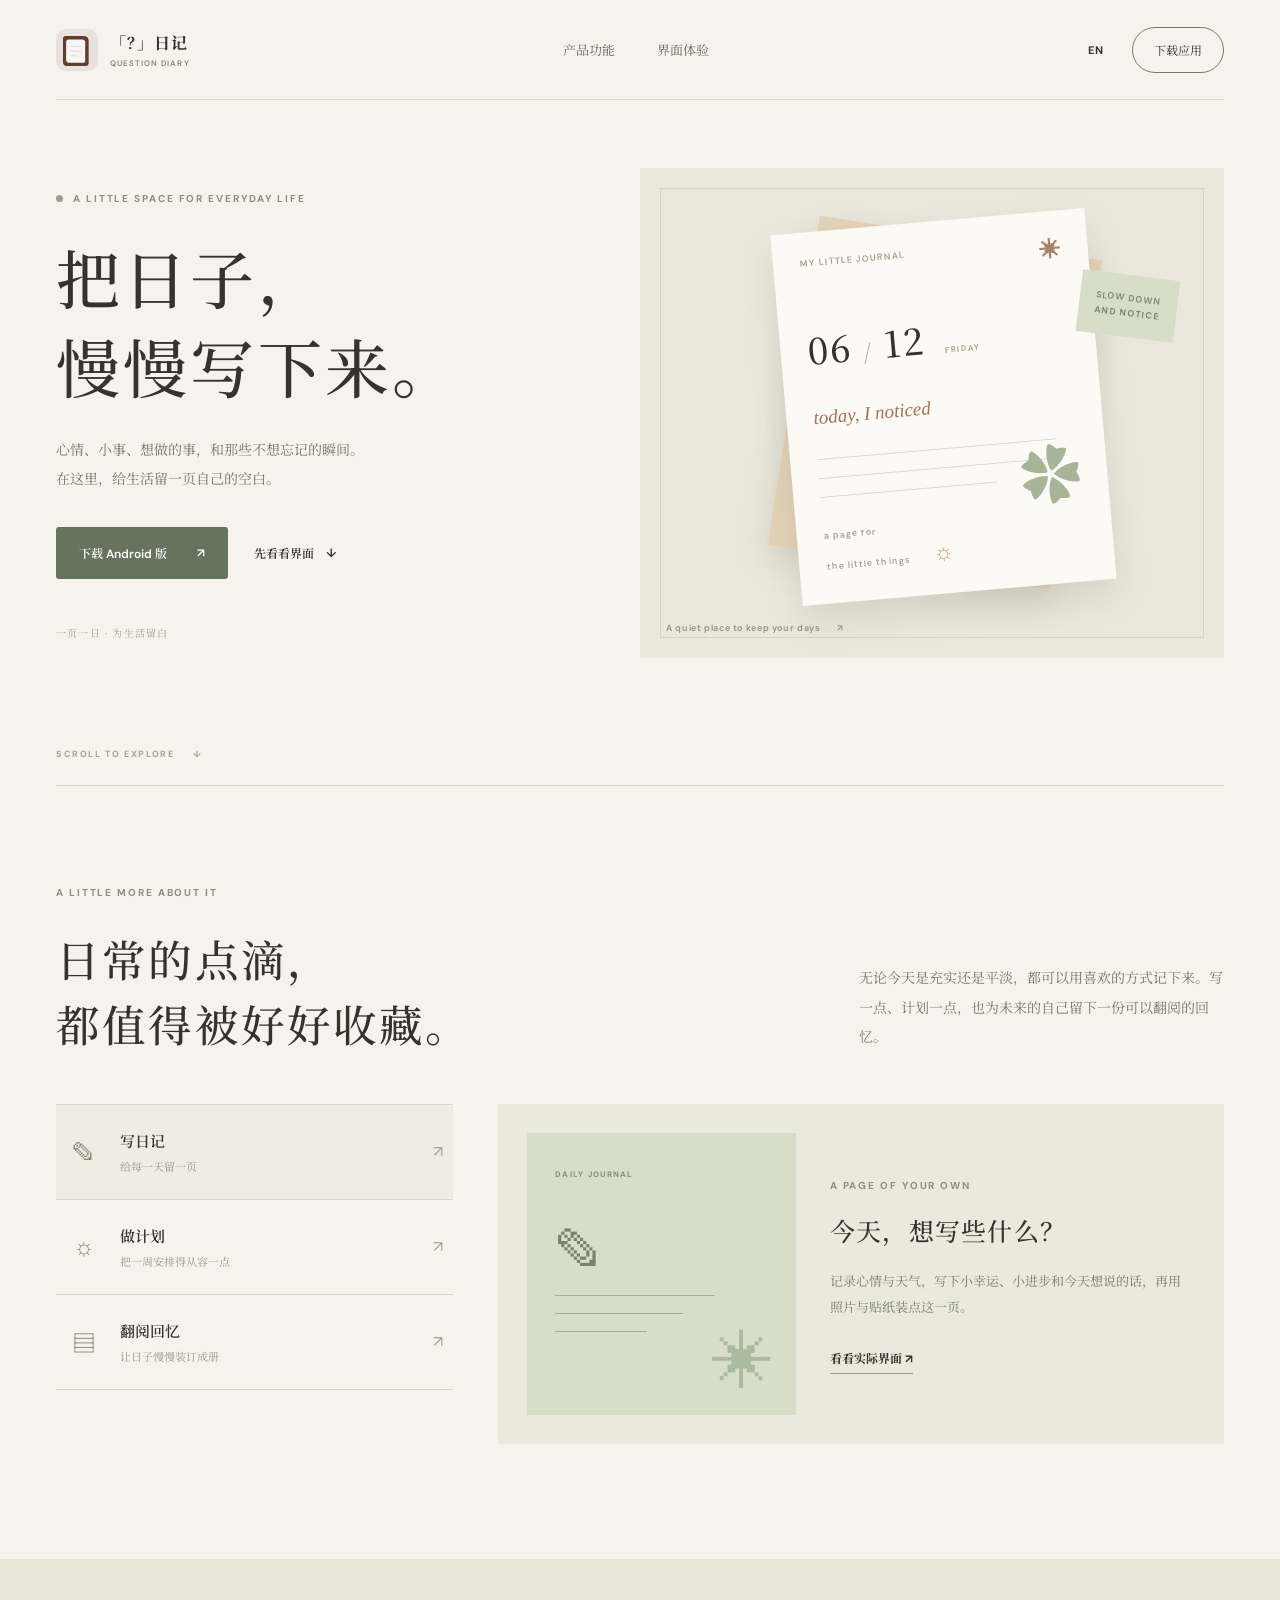
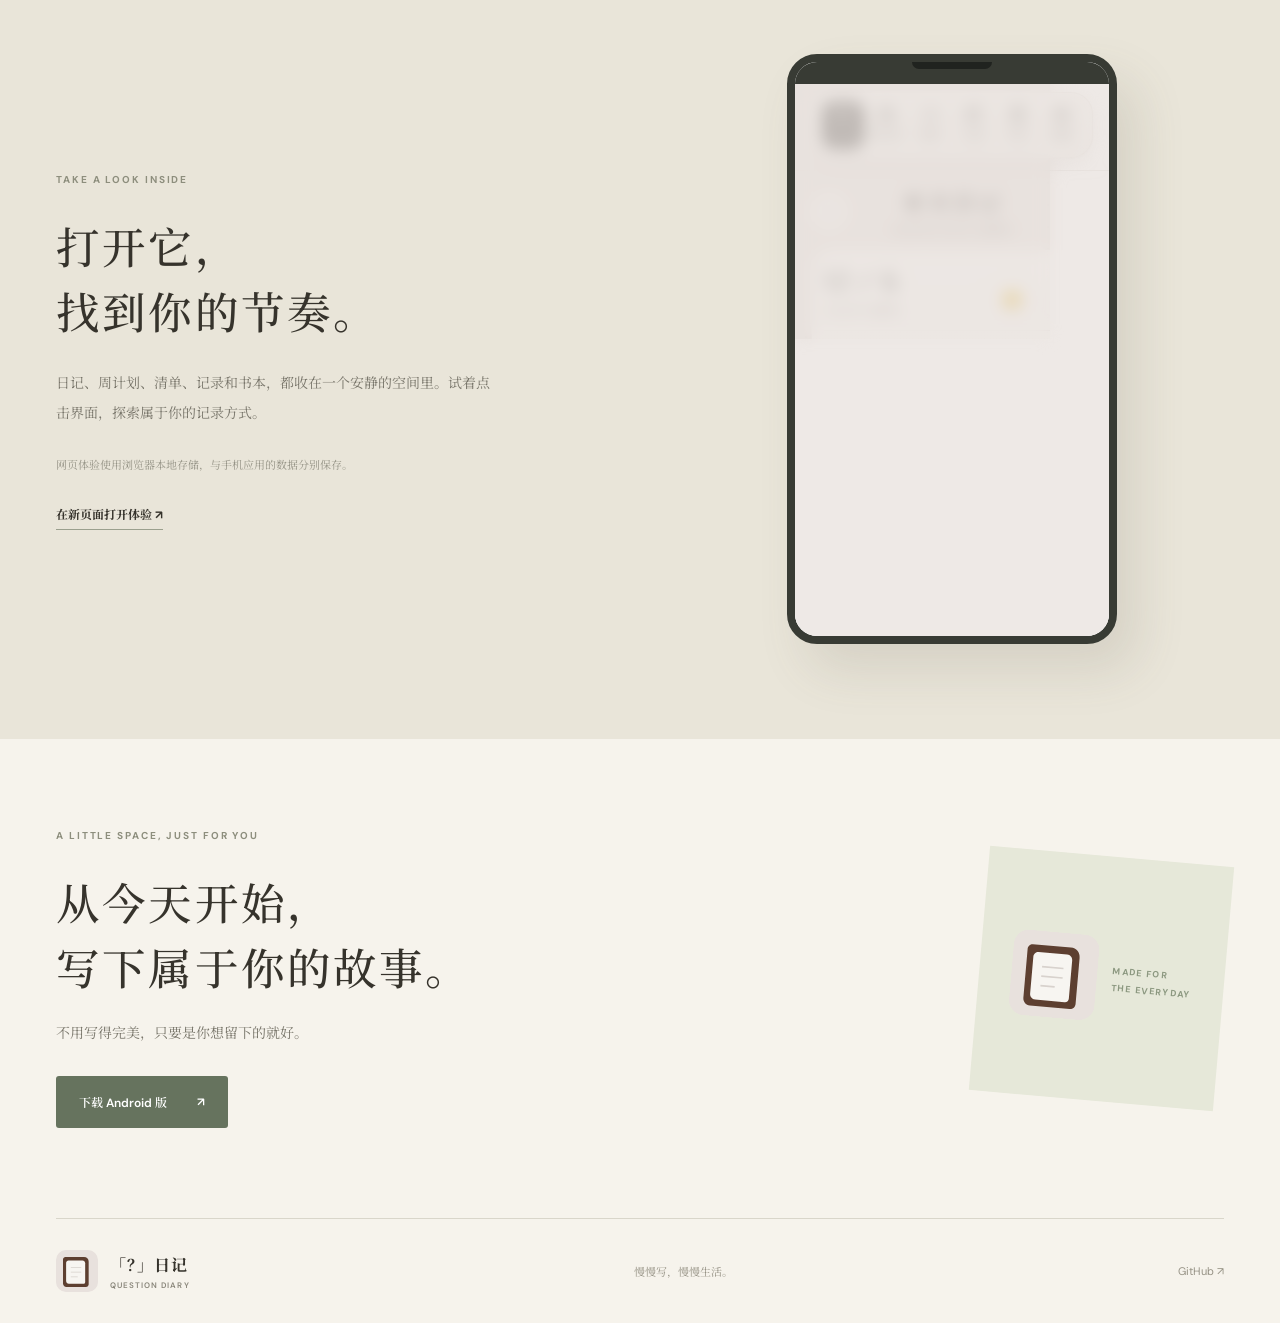
==== showcase/index.html @ a3b08b74 "新增日记产品介绍网页" ====
<!doctype html>
<html lang="zh-CN">
<head>
  <meta charset="utf-8">
  <meta name="viewport" content="width=device-width, initial-scale=1">
  <meta name="theme-color" content="#f5f1e9">
  <meta name="description" content="「？」日记，把心情写进今天，把日子收进书里。">
  <title>「？」日记 · 慢慢写，慢慢生活</title>
  <link rel="icon" href="./icon.svg" type="image/svg+xml">
  <link rel="preconnect" href="https://fonts.googleapis.com">
  <link rel="preconnect" href="https://fonts.gstatic.com" crossorigin>
  <link href="https://fonts.googleapis.com/css2?family=DM+Sans:wght@400;500;600;700&family=Noto+Serif+SC:wght@400;500;600;700&display=swap" rel="stylesheet">
  <link rel="stylesheet" href="./style.css">
</head>
<body>
  <header class="header wrap">
    <a class="brand" href="#top"><img src="./icon.svg" alt=""><span>「？」日记<small>QUESTION DIARY</small></span></a>
    <nav aria-label="主导航"><a href="#features" data-zh="产品功能" data-en="Features">产品功能</a><a href="#preview" data-zh="界面体验" data-en="Try it">界面体验</a></nav>
    <div class="header-actions"><button id="language" class="language" type="button" aria-label="Switch language">EN</button><a class="nav-download" href="https://github.com/ligap123/question-diary/raw/refs/heads/main/download/question-diary-1.3.apk" data-zh="下载应用" data-en="Download">下载应用</a></div>
  </header>
  <main id="top">
    <section class="hero wrap">
      <div class="hero-copy">
        <p class="eyebrow"><span></span> A LITTLE SPACE FOR EVERYDAY LIFE</p>
        <h1 data-zh="把日子，<br>慢慢写下来。" data-en="Make a little room<br>for your days.">把日子，<br>慢慢写下来。</h1>
        <p class="hero-description" data-zh="心情、小事、想做的事，和那些不想忘记的瞬间。<br>在这里，给生活留一页自己的空白。" data-en="Thoughts, small moments, plans and memories worth keeping.<br>Give your everyday life a page of its own.">心情、小事、想做的事，和那些不想忘记的瞬间。<br>在这里，给生活留一页自己的空白。</p>
        <div class="hero-actions"><a class="button primary" href="https://github.com/ligap123/question-diary/raw/refs/heads/main/download/question-diary-1.3.apk"><span data-zh="下载 Android 版" data-en="Download for Android">下载 Android 版</span><span aria-hidden="true">↗</span></a><a class="button text-button" href="#preview"><span data-zh="先看看界面" data-en="Explore the app">先看看界面</span><span aria-hidden="true">↓</span></a></div>
        <p class="hero-note" data-zh="一页一日 · 为生活留白" data-en="ONE PAGE A DAY · MADE FOR YOUR MOMENTS">一页一日 · 为生活留白</p>
      </div>
      <div class="hero-art" aria-hidden="true"><div class="paper-shadow back-paper"></div><div class="paper-shadow front-paper"><div class="paper-top"><span>MY LITTLE JOURNAL</span><span>✳</span></div><div class="paper-date">06 <i>/</i> 12 <small>FRIDAY</small></div><p class="handwritten">today, I noticed</p><div class="line long"></div><div class="line"></div><div class="line short"></div><div class="paper-sticker">✿</div><div class="paper-footer">a page for<br>the little things <span>☼</span></div></div><div class="floating-label">SLOW DOWN<br><b>AND NOTICE</b></div><div class="art-caption">A quiet place to keep your days <span>↗</span></div></div>
      <div class="hero-bottom"><span>SCROLL TO EXPLORE</span><span>↓</span></div>
    </section>
    <section class="intro wrap" id="features"><div class="section-heading"><p class="eyebrow">A LITTLE MORE ABOUT IT</p><h2 data-zh="日常的点滴，<br>都值得被好好收藏。" data-en="The little things<br>deserve a place, too.">日常的点滴，<br>都值得被好好收藏。</h2></div><p class="intro-copy" data-zh="无论今天是充实还是平淡，都可以用喜欢的方式记下来。写一点、计划一点，也为未来的自己留下一份可以翻阅的回忆。" data-en="Busy days and quiet ones alike. Write, plan, and collect the memories you may want to revisit someday.">无论今天是充实还是平淡，都可以用喜欢的方式记下来。写一点、计划一点，也为未来的自己留下一份可以翻阅的回忆。</p></section>
    <section class="features wrap" aria-label="产品功能">
      <div class="feature-list" role="tablist" aria-label="功能介绍">
        <button class="feature-tab active" type="button" role="tab" aria-selected="true" data-feature="diary"><span class="tab-icon">✎</span><span><b data-zh="写日记" data-en="Journal">写日记</b><small data-zh="给每一天留一页" data-en="A page for every day">给每一天留一页</small></span><i>↗</i></button>
        <button class="feature-tab" type="button" role="tab" aria-selected="false" data-feature="week"><span class="tab-icon">☼</span><span><b data-zh="做计划" data-en="Plan your week">做计划</b><small data-zh="把一周安排得从容一点" data-en="Make space for what matters">把一周安排得从容一点</small></span><i>↗</i></button>
        <button class="feature-tab" type="button" role="tab" aria-selected="false" data-feature="book"><span class="tab-icon">▤</span><span><b data-zh="翻阅回忆" data-en="Look back">翻阅回忆</b><small data-zh="让日子慢慢装订成册" data-en="Collect your days in a book">让日子慢慢装订成册</small></span><i>↗</i></button>
      </div>
      <article class="feature-panel" aria-live="polite"><div class="panel-art"><span class="panel-tag" id="panel-tag">DAILY JOURNAL</span><div class="panel-symbol" id="panel-symbol">✎</div><span class="panel-line"></span><span class="panel-line shorter"></span><span class="panel-line tiny"></span><div class="panel-flower">✳</div></div><div class="panel-copy"><p class="eyebrow" id="panel-kicker">A PAGE OF YOUR OWN</p><h3 id="panel-title">今天，想写些什么？</h3><p id="panel-description">记录心情与天气，写下小幸运、小进步和今天想说的话，再用照片与贴纸装点这一页。</p><a href="#preview" class="inline-link"><span data-zh="看看实际界面" data-en="See the interface">看看实际界面</span> ↗</a></div></article>
    </section>
    <section id="preview" class="preview-section"><div class="wrap preview-layout"><div class="preview-copy"><p class="eyebrow">TAKE A LOOK INSIDE</p><h2 data-zh="打开它，<br>找到你的节奏。" data-en="Open it up.<br>Find your rhythm.">打开它，<br>找到你的节奏。</h2><p data-zh="日记、周计划、清单、记录和书本，都收在一个安静的空间里。试着点击界面，探索属于你的记录方式。" data-en="Journal, weekly plans, lists, insights and books, all together in one quiet space. Explore the interface and find your way to record.">日记、周计划、清单、记录和书本，都收在一个安静的空间里。试着点击界面，探索属于你的记录方式。</p><p class="preview-hint" data-zh="网页体验使用浏览器本地存储，与手机应用的数据分别保存。" data-en="The app interface is in Chinese. The browser preview stores data locally and separately from the Android app.">网页体验使用浏览器本地存储，与手机应用的数据分别保存。</p><a class="inline-link" href="../index.html" target="_blank" rel="noopener"><span data-zh="在新页面打开体验" data-en="Open the experience">在新页面打开体验</span> ↗</a></div><div class="phone-outer"><div class="phone-top"><span></span></div><iframe src="../index.html" title="「？」日记交互体验" loading="lazy"></iframe></div></div></section>
    <section class="closing wrap"><div><p class="eyebrow">A LITTLE SPACE, JUST FOR YOU</p><h2 data-zh="从今天开始，<br>写下属于你的故事。" data-en="Start today.<br>Make it your story.">从今天开始，<br>写下属于你的故事。</h2><p data-zh="不用写得完美，只要是你想留下的就好。" data-en="There is no perfect way to write. Just keep what matters to you.">不用写得完美，只要是你想留下的就好。</p><a class="button primary" href="https://github.com/ligap123/question-diary/raw/refs/heads/main/download/question-diary-1.3.apk"><span data-zh="下载 Android 版" data-en="Download for Android">下载 Android 版</span><span aria-hidden="true">↗</span></a></div><div class="closing-art" aria-hidden="true"><img src="./icon.svg" alt=""><span>MADE FOR<br>THE EVERYDAY</span></div></section>
  </main>
  <footer class="footer wrap"><a class="brand" href="#top"><img src="./icon.svg" alt=""><span>「？」日记<small>QUESTION DIARY</small></span></a><p data-zh="慢慢写，慢慢生活。" data-en="Write slowly. Live fully.">慢慢写，慢慢生活。</p><a href="https://github.com/ligap123/question-diary">GitHub ↗</a></footer>
  <script src="./script.js"></script>
</body>
</html>
---- showcase/style.css ----
*{box-sizing:border-box}
:root{--ink:#36332c;--muted:#79766b;--paper:#f6f3ec;--accent:#69755e;--line:#d9d6ca}
html{scroll-behavior:smooth}
body{margin:0;background:var(--paper);color:var(--ink);font-family:"DM Sans","Noto Serif SC",sans-serif;-webkit-font-smoothing:antialiased}
a{color:inherit;text-decoration:none}
button{font:inherit;color:inherit;cursor:pointer}
.wrap{width:min(1240px,calc(100% - 112px));margin:auto}
.header{height:100px;display:flex;align-items:center;justify-content:space-between;border-bottom:1px solid var(--line)}
.brand{display:flex;align-items:center;gap:12px;font-family:"Noto Serif SC",serif;font-weight:700;letter-spacing:.08em}
.brand img{width:42px;height:42px;border-radius:10px}
.brand small{display:block;font:600 8px "DM Sans",sans-serif;letter-spacing:.13em;color:#89867a;margin-top:4px}
.header nav{display:flex;gap:42px;font-size:13px;color:#68675e}
.header nav a:hover,.inline-link:hover{color:var(--accent)}
.header-actions{display:flex;align-items:center;gap:22px}
.language{border:0;background:none;font-size:11px;font-weight:700;letter-spacing:.08em}
.nav-download{border:1px solid #777b6b;border-radius:50px;padding:13px 21px;font-size:12px}
.hero{min-height:685px;display:grid;grid-template-columns:1fr 1fr;position:relative;align-items:center;padding-bottom:60px}
.hero-copy{padding:52px 0 35px;position:relative;z-index:2}
.eyebrow{font:700 10px "DM Sans",sans-serif;letter-spacing:.19em;color:#8d8e7d;margin:0 0 27px}
.hero .eyebrow{display:flex;align-items:center;gap:10px}
.hero .eyebrow span{width:7px;height:7px;border-radius:50%;background:#94a087}
h1,h2,h3{font-family:"Noto Serif SC",serif;font-weight:500;letter-spacing:.05em;margin:0}
h1{font-size:clamp(45px,5vw,72px);line-height:1.38}
.hero-description,.intro-copy,.preview-copy>p:not(.eyebrow),.closing p:not(.eyebrow){color:var(--muted);font-size:14px;line-height:2.1}
.hero-description{margin:27px 0 32px}
.hero-actions{display:flex;align-items:center;gap:26px}
.button{display:inline-flex;justify-content:center;align-items:center;gap:30px;padding:17px 23px;border-radius:3px;font-size:12px;font-weight:600}
.primary{background:#66735e;color:#fff;transition:background .2s,transform .2s}
.primary:hover{background:#505f4b;transform:translateY(-2px)}
.text-button{padding-left:0;gap:12px}
.hero-note{font-size:10px;color:#a29e91;letter-spacing:.12em;margin-top:46px}
.hero-art{height:490px;position:relative;background:#eae8dc;overflow:hidden}
.hero-art:before{content:"";position:absolute;inset:20px;border:1px solid rgba(100,103,84,.14)}
.paper-shadow{position:absolute;background:#faf7ed;box-shadow:0 16px 34px #5c594d24}
.back-paper{width:49%;height:68%;left:26%;top:14%;transform:rotate(9deg);background:#e3d2b7}
.front-paper{width:54%;height:76%;left:25%;top:11%;transform:rotate(-5deg);padding:25px 27px;background:#fcfaf4}
.paper-top,.paper-footer,.art-caption,.floating-label{font:600 9px "DM Sans",sans-serif;letter-spacing:.12em}
.paper-top{display:flex;justify-content:space-between;color:#a5a08d}
.paper-top span:last-child{font-size:21px;color:#a98165}
.paper-date{margin-top:38px;font:500 36px "Noto Serif SC",serif;letter-spacing:.06em}
.paper-date i{font-style:normal;color:#b7b1a2;font-size:22px}
.paper-date small{font:700 8px "DM Sans",sans-serif;letter-spacing:.17em;color:#aaa590;margin-left:7px}
.handwritten{font:italic 19px Georgia,serif;color:#9f725e;margin:33px 0 12px}
.line{border-bottom:1px solid #dcd9cd;width:92%;height:19px}.line.short{width:68%}
.paper-sticker{position:absolute;right:25px;bottom:67px;color:#a9b398;font-size:62px;transform:rotate(18deg)}
.paper-footer{position:absolute;bottom:24px;line-height:1.6;color:#aaa394}.paper-footer span{font-size:23px;color:#c7a07a;margin-left:20px}
.floating-label{position:absolute;right:8%;top:22%;line-height:1.65;background:#d8ddc9;padding:16px;color:#7a846d;transform:rotate(7deg)}
.art-caption{position:absolute;bottom:24px;left:26px;color:#939482;letter-spacing:.07em}.art-caption span{margin-left:14px}
.hero-bottom{position:absolute;bottom:25px;left:0;font:700 9px "DM Sans",sans-serif;letter-spacing:.18em;color:#a3a396;display:flex;gap:18px}
.intro{display:flex;justify-content:space-between;align-items:end;padding:100px 0 47px;border-top:1px solid var(--line)}
h2{font-size:clamp(30px,3.4vw,46px);line-height:1.5}
.intro-copy{max-width:365px;margin:0 0 4px}
.features{display:grid;grid-template-columns:34% 1fr;gap:45px;padding-bottom:115px}
.feature-list{border-top:1px solid var(--line)}
.feature-tab{width:100%;border:0;border-bottom:1px solid var(--line);background:transparent;padding:25px 10px;display:flex;text-align:left;align-items:center;gap:18px}
.feature-tab.active{background:#eeece3}
.tab-icon{font-size:24px;width:36px;color:#859078;text-align:center}
.feature-tab b{font-family:"Noto Serif SC",serif;font-size:15px;font-weight:600;display:block}
.feature-tab small{display:block;font-size:11px;color:#9a978b;margin-top:7px}
.feature-tab i{margin-left:auto;font-style:normal;color:#9da291}
.feature-panel{background:#e9e9dd;display:grid;grid-template-columns:45% 55%;min-height:340px}
.panel-art{position:relative;background:#d7ddc9;margin:29px;min-height:280px;padding:28px;overflow:hidden}
.panel-tag{font-size:8px;font-weight:700;letter-spacing:.16em;color:#818d76}
.panel-symbol{font:50px Georgia,serif;color:#778469;margin:38px 0 13px}
.panel-line{display:block;width:75%;border-bottom:1px solid #9fad94;margin-top:17px}.panel-line.shorter{width:60%}.panel-line.tiny{width:43%}
.panel-flower{position:absolute;right:22px;bottom:12px;font-size:62px;color:#abb99d}
.panel-copy{align-self:center;padding:30px 32px 30px 5px}.panel-copy .eyebrow{margin-bottom:20px}
h3{font-size:25px;line-height:1.5}
.panel-copy>p:not(.eyebrow){font-size:13px;color:#7a7c70;line-height:2;margin:20px 0 26px}
.inline-link{font-size:12px;font-weight:700;border-bottom:1px solid #9ba08e;padding-bottom:6px}
.preview-section{background:#e9e5d9;overflow:hidden}
.preview-layout{display:grid;grid-template-columns:1fr 1fr;gap:80px;align-items:center;padding:95px 0}
.preview-copy{max-width:440px}.preview-copy>p:not(.eyebrow){margin:26px 0}.preview-copy .preview-hint{font-size:11px!important;color:#969487!important}
.phone-outer{height:590px;width:min(100%,330px);justify-self:center;border:8px solid #383b34;border-radius:30px;background:#fff;box-shadow:20px 26px 50px #625e4d24;overflow:hidden}
.phone-top{height:22px;background:#383b34;display:flex;justify-content:center}.phone-top span{width:80px;height:7px;border-radius:0 0 8px 8px;background:#20231f}
.phone-outer iframe{border:0;width:100%;height:calc(100% - 22px);background:white}
.closing{min-height:385px;display:flex;justify-content:space-between;align-items:center;padding:90px 0}
.closing p:not(.eyebrow){margin:20px 0 28px}
.closing-art{width:245px;height:245px;background:#e6e8d9;display:flex;align-items:center;justify-content:center;gap:15px;transform:rotate(5deg)}
.closing-art img{width:86px;height:86px;border-radius:16px}.closing-art span{font-size:9px;line-height:1.8;font-weight:700;letter-spacing:.15em;color:#8c9880}
.footer{min-height:105px;border-top:1px solid var(--line);display:flex;align-items:center;justify-content:space-between}
.footer p,.footer>a:last-child{font-size:11px;color:#959184}
@media(max-width:800px){.wrap{width:min(100% - 40px,600px)}.header{height:76px}.header nav{display:none}.header-actions{gap:14px}.nav-download{padding:11px 15px}.hero{grid-template-columns:1fr;gap:10px;padding:30px 0 65px}.hero-copy{padding:35px 0 20px}h1{font-size:clamp(39px,10vw,58px)}.hero-art{height:390px}.hero-bottom{bottom:20px}.front-paper{width:58%;left:22%}.intro{display:block;padding:72px 0 35px}.intro-copy{margin:20px 0 0}.features{grid-template-columns:1fr;gap:25px;padding-bottom:70px}.feature-panel{min-height:310px}.panel-art{margin:20px;min-height:270px;padding:19px}.panel-copy{padding-right:18px}.panel-copy h3{font-size:20px}.preview-layout{grid-template-columns:1fr;gap:45px;padding:75px 0}.preview-copy{max-width:100%}.phone-outer{height:560px}.closing{padding:70px 0;gap:20px}.closing-art{width:145px;height:145px;flex-shrink:0}.closing-art img{width:65px;height:65px}.closing-art span{display:none}.footer{gap:10px}.footer p{display:none}}
@media(max-width:420px){.brand img{width:36px;height:36px}.brand{font-size:13px}.hero-art{height:330px}.front-paper{padding:18px;height:78%;top:10%}.paper-date{margin-top:22px;font-size:28px}.handwritten{margin-top:18px}.paper-sticker{font-size:42px}.panel-art{margin:14px;padding:14px}.panel-copy{padding:20px 14px 20px 2px}.panel-copy h3{font-size:18px}.panel-copy>p:not(.eyebrow){font-size:12px}.closing-art{width:100px;height:120px}.closing-art img{width:58px;height:58px}}
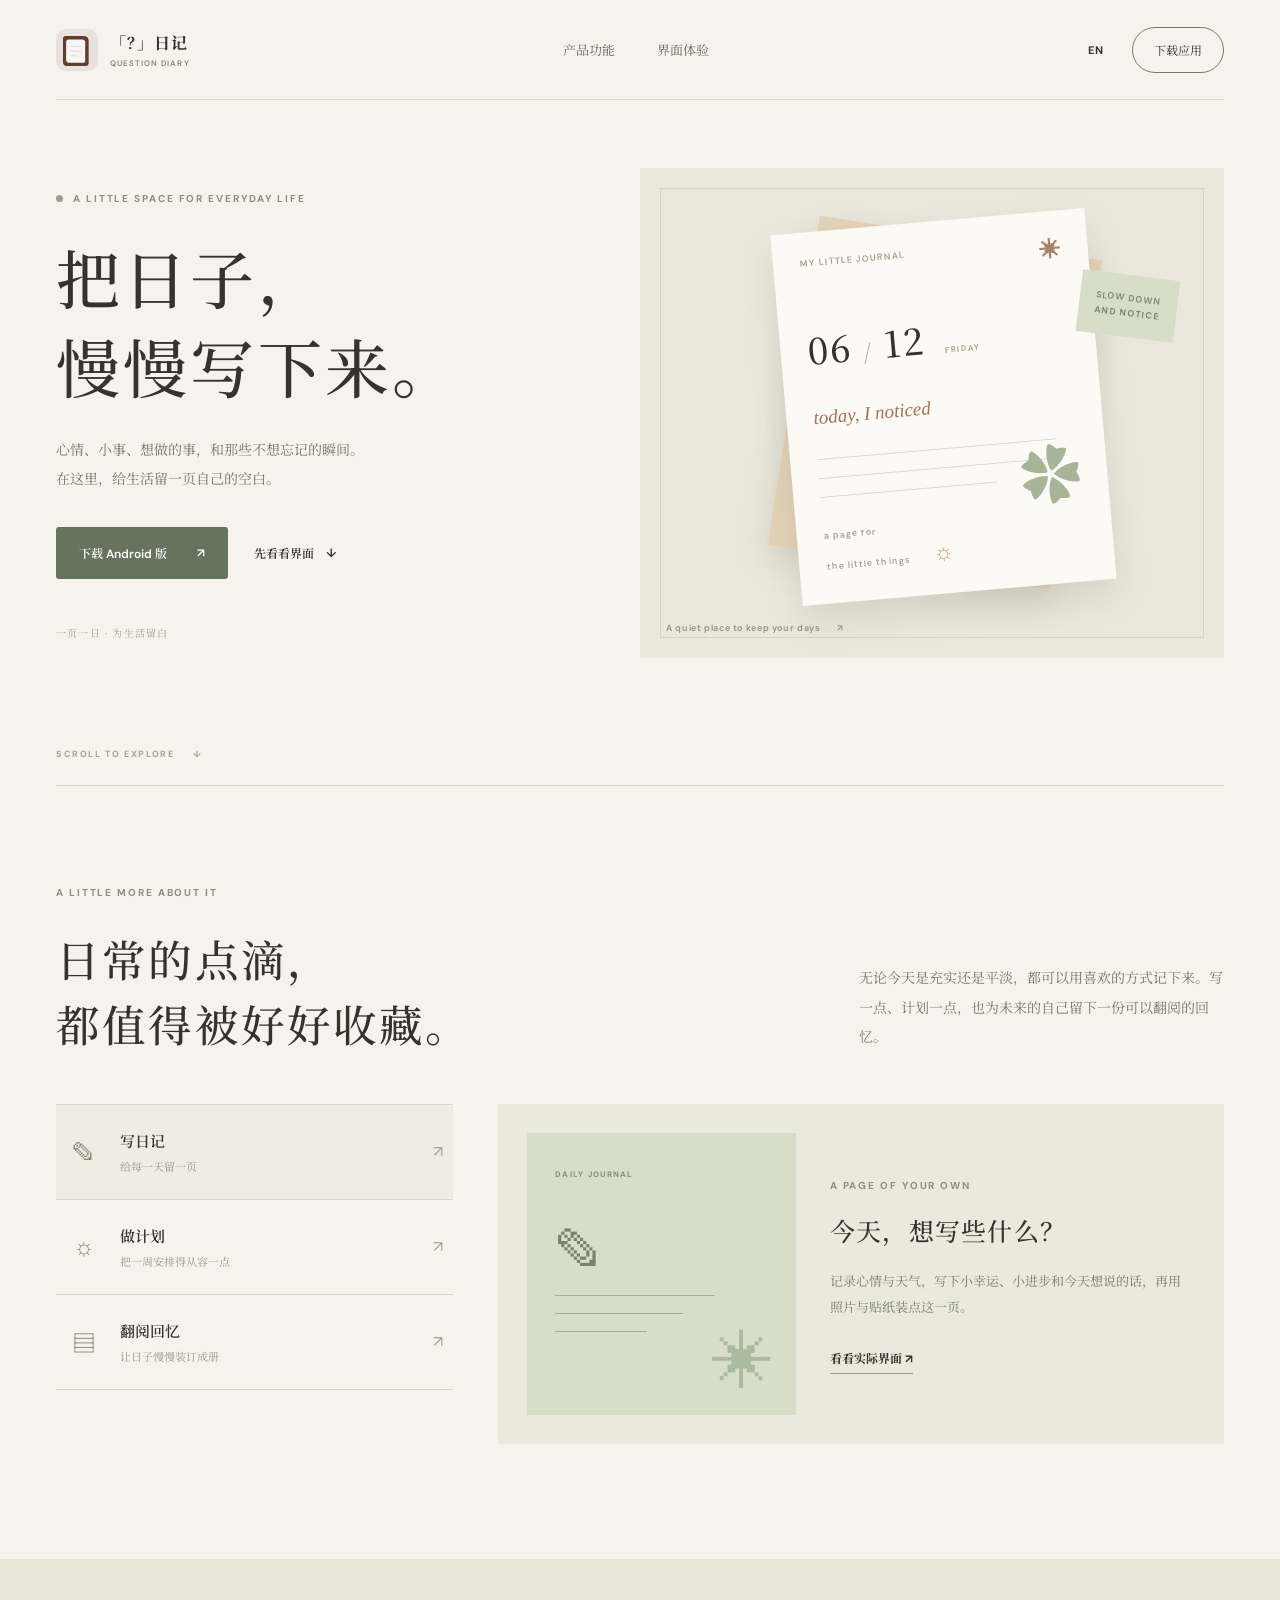
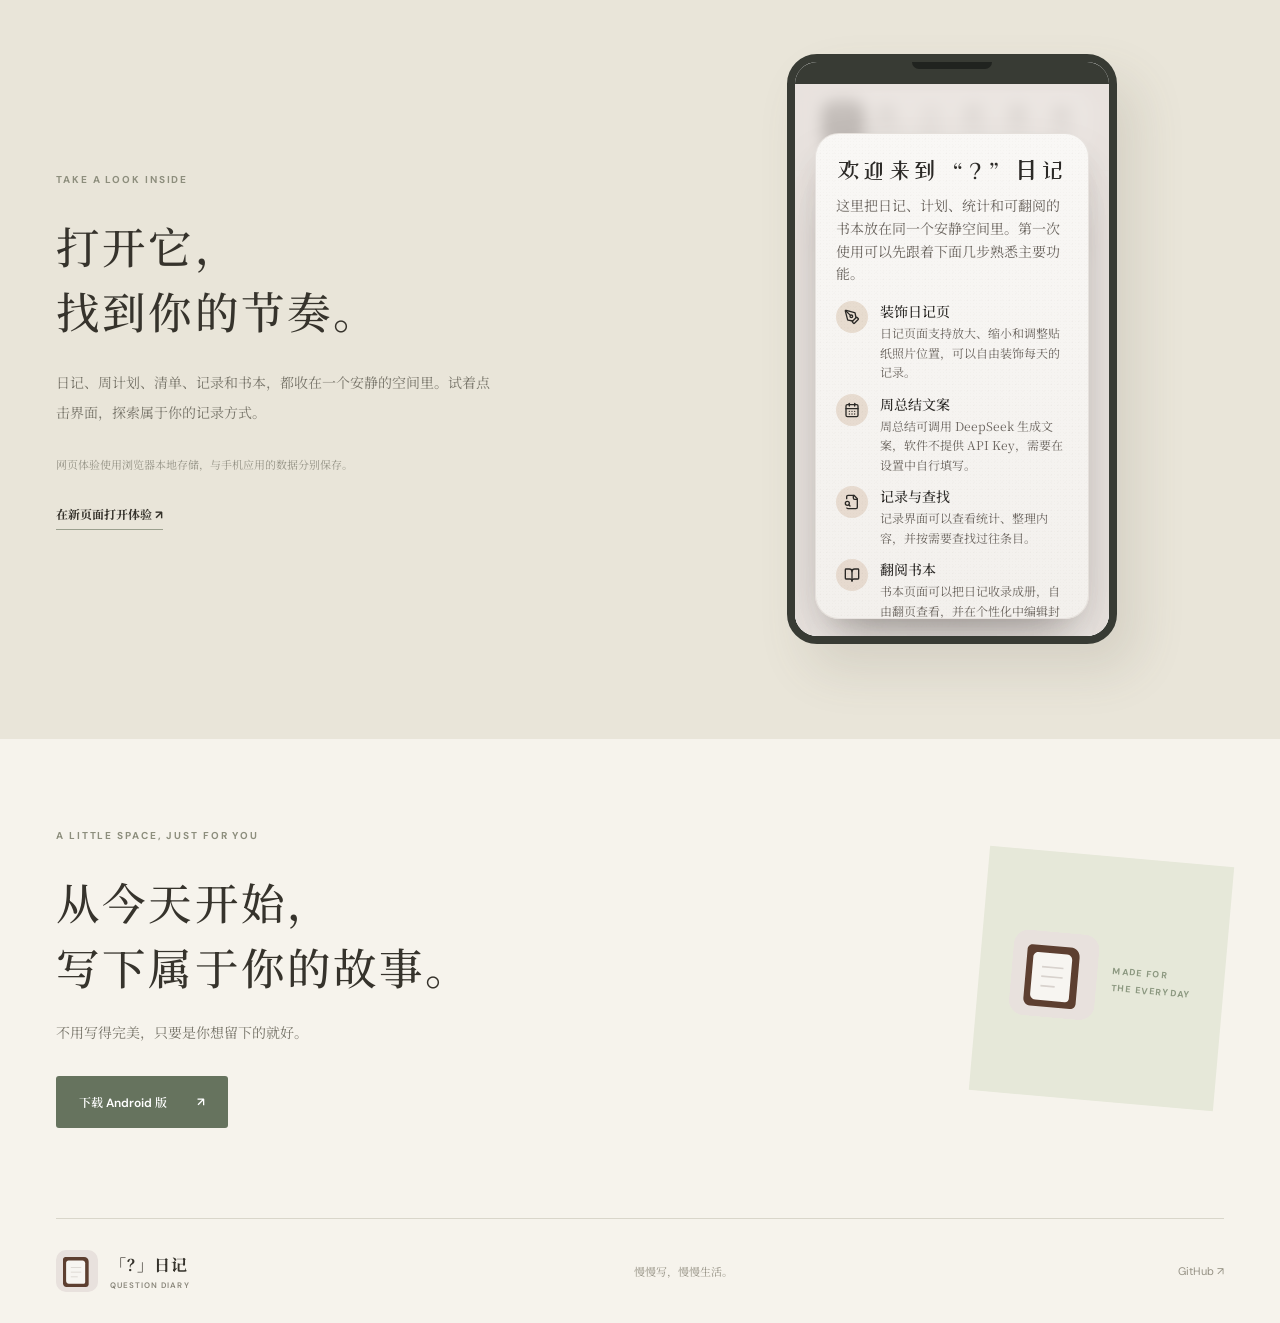
==== commit a9c72b00: "将介绍页下载按钮指向 Release 附件" ====
--- a/showcase/index.html
+++ b/showcase/index.html
@@ -16,7 +16,7 @@
   <header class="header wrap">
     <a class="brand" href="#top"><img src="./icon.svg" alt=""><span>「？」日记<small>QUESTION DIARY</small></span></a>
     <nav aria-label="主导航"><a href="#features" data-zh="产品功能" data-en="Features">产品功能</a><a href="#preview" data-zh="界面体验" data-en="Try it">界面体验</a></nav>
-    <div class="header-actions"><button id="language" class="language" type="button" aria-label="Switch language">EN</button><a class="nav-download" href="https://github.com/ligap123/question-diary/raw/refs/heads/main/download/question-diary-1.3.apk" data-zh="下载应用" data-en="Download">下载应用</a></div>
+    <div class="header-actions"><button id="language" class="language" type="button" aria-label="Switch language">EN</button><a class="nav-download" href="https://github.com/ligap123/question-diary/releases/download/android/question-diary.apk" data-zh="下载应用" data-en="Download">下载应用</a></div>
   </header>
   <main id="top">
     <section class="hero wrap">
@@ -24,7 +24,7 @@
         <p class="eyebrow"><span></span> A LITTLE SPACE FOR EVERYDAY LIFE</p>
         <h1 data-zh="把日子，<br>慢慢写下来。" data-en="Make a little room<br>for your days.">把日子，<br>慢慢写下来。</h1>
         <p class="hero-description" data-zh="心情、小事、想做的事，和那些不想忘记的瞬间。<br>在这里，给生活留一页自己的空白。" data-en="Thoughts, small moments, plans and memories worth keeping.<br>Give your everyday life a page of its own.">心情、小事、想做的事，和那些不想忘记的瞬间。<br>在这里，给生活留一页自己的空白。</p>
-        <div class="hero-actions"><a class="button primary" href="https://github.com/ligap123/question-diary/raw/refs/heads/main/download/question-diary-1.3.apk"><span data-zh="下载 Android 版" data-en="Download for Android">下载 Android 版</span><span aria-hidden="true">↗</span></a><a class="button text-button" href="#preview"><span data-zh="先看看界面" data-en="Explore the app">先看看界面</span><span aria-hidden="true">↓</span></a></div>
+        <div class="hero-actions"><a class="button primary" href="https://github.com/ligap123/question-diary/releases/download/android/question-diary.apk"><span data-zh="下载 Android 版" data-en="Download for Android">下载 Android 版</span><span aria-hidden="true">↗</span></a><a class="button text-button" href="#preview"><span data-zh="先看看界面" data-en="Explore the app">先看看界面</span><span aria-hidden="true">↓</span></a></div>
         <p class="hero-note" data-zh="一页一日 · 为生活留白" data-en="ONE PAGE A DAY · MADE FOR YOUR MOMENTS">一页一日 · 为生活留白</p>
       </div>
       <div class="hero-art" aria-hidden="true"><div class="paper-shadow back-paper"></div><div class="paper-shadow front-paper"><div class="paper-top"><span>MY LITTLE JOURNAL</span><span>✳</span></div><div class="paper-date">06 <i>/</i> 12 <small>FRIDAY</small></div><p class="handwritten">today, I noticed</p><div class="line long"></div><div class="line"></div><div class="line short"></div><div class="paper-sticker">✿</div><div class="paper-footer">a page for<br>the little things <span>☼</span></div></div><div class="floating-label">SLOW DOWN<br><b>AND NOTICE</b></div><div class="art-caption">A quiet place to keep your days <span>↗</span></div></div>
@@ -40,7 +40,7 @@
       <article class="feature-panel" aria-live="polite"><div class="panel-art"><span class="panel-tag" id="panel-tag">DAILY JOURNAL</span><div class="panel-symbol" id="panel-symbol">✎</div><span class="panel-line"></span><span class="panel-line shorter"></span><span class="panel-line tiny"></span><div class="panel-flower">✳</div></div><div class="panel-copy"><p class="eyebrow" id="panel-kicker">A PAGE OF YOUR OWN</p><h3 id="panel-title">今天，想写些什么？</h3><p id="panel-description">记录心情与天气，写下小幸运、小进步和今天想说的话，再用照片与贴纸装点这一页。</p><a href="#preview" class="inline-link"><span data-zh="看看实际界面" data-en="See the interface">看看实际界面</span> ↗</a></div></article>
     </section>
     <section id="preview" class="preview-section"><div class="wrap preview-layout"><div class="preview-copy"><p class="eyebrow">TAKE A LOOK INSIDE</p><h2 data-zh="打开它，<br>找到你的节奏。" data-en="Open it up.<br>Find your rhythm.">打开它，<br>找到你的节奏。</h2><p data-zh="日记、周计划、清单、记录和书本，都收在一个安静的空间里。试着点击界面，探索属于你的记录方式。" data-en="Journal, weekly plans, lists, insights and books, all together in one quiet space. Explore the interface and find your way to record.">日记、周计划、清单、记录和书本，都收在一个安静的空间里。试着点击界面，探索属于你的记录方式。</p><p class="preview-hint" data-zh="网页体验使用浏览器本地存储，与手机应用的数据分别保存。" data-en="The app interface is in Chinese. The browser preview stores data locally and separately from the Android app.">网页体验使用浏览器本地存储，与手机应用的数据分别保存。</p><a class="inline-link" href="../index.html" target="_blank" rel="noopener"><span data-zh="在新页面打开体验" data-en="Open the experience">在新页面打开体验</span> ↗</a></div><div class="phone-outer"><div class="phone-top"><span></span></div><iframe src="../index.html" title="「？」日记交互体验" loading="lazy"></iframe></div></div></section>
-    <section class="closing wrap"><div><p class="eyebrow">A LITTLE SPACE, JUST FOR YOU</p><h2 data-zh="从今天开始，<br>写下属于你的故事。" data-en="Start today.<br>Make it your story.">从今天开始，<br>写下属于你的故事。</h2><p data-zh="不用写得完美，只要是你想留下的就好。" data-en="There is no perfect way to write. Just keep what matters to you.">不用写得完美，只要是你想留下的就好。</p><a class="button primary" href="https://github.com/ligap123/question-diary/raw/refs/heads/main/download/question-diary-1.3.apk"><span data-zh="下载 Android 版" data-en="Download for Android">下载 Android 版</span><span aria-hidden="true">↗</span></a></div><div class="closing-art" aria-hidden="true"><img src="./icon.svg" alt=""><span>MADE FOR<br>THE EVERYDAY</span></div></section>
+    <section class="closing wrap"><div><p class="eyebrow">A LITTLE SPACE, JUST FOR YOU</p><h2 data-zh="从今天开始，<br>写下属于你的故事。" data-en="Start today.<br>Make it your story.">从今天开始，<br>写下属于你的故事。</h2><p data-zh="不用写得完美，只要是你想留下的就好。" data-en="There is no perfect way to write. Just keep what matters to you.">不用写得完美，只要是你想留下的就好。</p><a class="button primary" href="https://github.com/ligap123/question-diary/releases/download/android/question-diary.apk"><span data-zh="下载 Android 版" data-en="Download for Android">下载 Android 版</span><span aria-hidden="true">↗</span></a></div><div class="closing-art" aria-hidden="true"><img src="./icon.svg" alt=""><span>MADE FOR<br>THE EVERYDAY</span></div></section>
   </main>
   <footer class="footer wrap"><a class="brand" href="#top"><img src="./icon.svg" alt=""><span>「？」日记<small>QUESTION DIARY</small></span></a><p data-zh="慢慢写，慢慢生活。" data-en="Write slowly. Live fully.">慢慢写，慢慢生活。</p><a href="https://github.com/ligap123/question-diary">GitHub ↗</a></footer>
   <script src="./script.js"></script>
